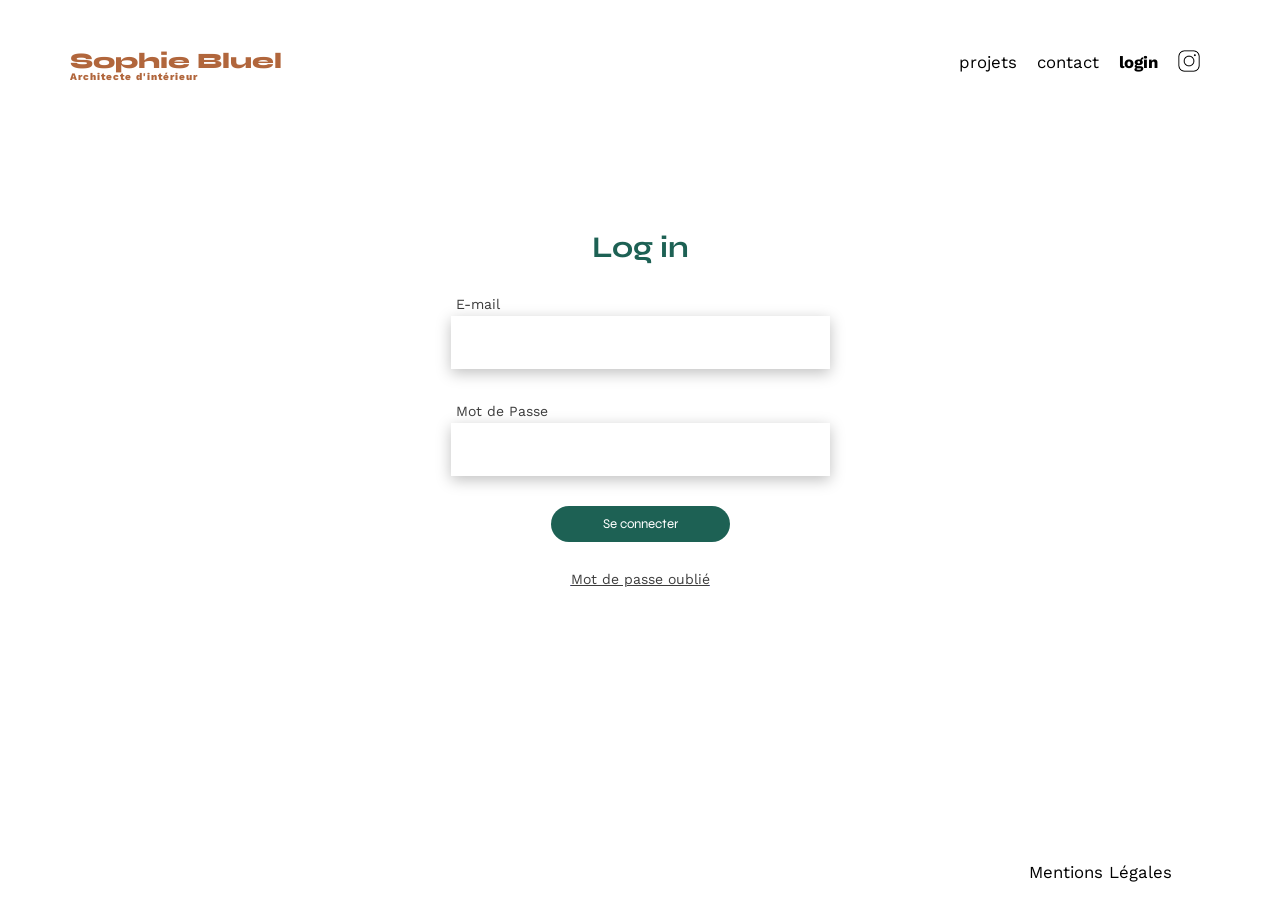
==== FrontEnd/login.html @ 4baf996d "Création de la page de connexion" ====
<!DOCTYPE html>
<html lang="fr">
<head>
	<meta charset="UTF-8">
	<title>Sophie Bluel - Architecte d'intérieur</title>
	<meta name="viewport" content="width=device-width, initial-scale=1.0">
	<link rel="preconnect" href="https://fonts.googleapis.com">
	<link rel="preconnect" href="https://fonts.gstatic.com" crossorigin>
	<link href="https://fonts.googleapis.com/css2?family=Syne:wght@700;800&family=Work+Sans&display=swap" rel="stylesheet">
	<meta name="description" content="">
	<link rel="stylesheet" href="./assets/style.css">
</head>
<body class="login-page">
<header>
	<h1>Sophie Bluel <span>Architecte d'intérieur</span></h1>
	<nav>
		<ul>
			<li>projets</li>
			<li>contact</li>
			<li id="login-li">login</li>
			<li><img src="./assets/icons/instagram.png" alt="Instagram"></li>
		</ul>
	</nav>
</header>

<main>
    <form>
        <h2>Log in</h2>
        <div class="form">
            <label for="email"><p>E-mail</p></label>
            <input id="email" type="email" class="form-textarea">
        </div>
        <div class="form">
            <label for="password"><p>Mot de Passe</p></label>
            <input class="password" type="password" class="form-textarea">
        </div>
        <button type="submit" class="form-button"><p>Se connecter</p></button>
        <a href="#"><p class="lien">Mot de passe oublié</p></a>
    </form>
</main>

<footer>
	<nav>
		<ul>
			<li>Mentions Légales</li>
		</ul>
	</nav>
</footer>
<script src="assets/js/index.js" defer></script>
</body>

</html>
---- FrontEnd/assets/style.css ----
/* http://meyerweb.com/eric/tools/css/reset/
   v2.0 | 20110126
   License: none (public domain)
*/

html, body, div, span, applet, object, iframe,
h1, h2, h3, h4, h5, h6, p, blockquote, pre,
a, abbr, acronym, address, big, cite, code,
del, dfn, em, img, ins, kbd, q, s, samp,
small, strike, strong, sub, sup, tt, var,
b, u, i, center,
dl, dt, dd, ol, ul, li,
fieldset, form, label, legend,
table, caption, tbody, tfoot, thead, tr, th, td,
article, aside, canvas, details, embed,
figure, figcaption, footer, header, hgroup,
menu, nav, output, ruby, section, summary,
time, mark, audio, video {
	margin: 0;
	padding: 0;
	border: 0;
	font-size: 100%;
	font: inherit;
	vertical-align: baseline;
}
/* HTML5 display-role reset for older browsers */
article, aside, details, figcaption, figure,
footer, header, hgroup, menu, nav, section {
	display: block;
}
body {
	line-height: 1;
}
ol, ul {
	list-style: none;
}
blockquote, q {
	quotes: none;
}
blockquote:before, blockquote:after,
q:before, q:after {
	content: '';
	content: none;
}
table {
	border-collapse: collapse;
	border-spacing: 0;
}
/** end reset css**/
body {
	max-width: 1140px;
	margin:auto;
	font-family: 'Work Sans' ;
	font-size: 14px;
}
header {
	display: flex;
	justify-content: space-between;
	margin: 50px 0
}
section {
	margin: 50px 0
}

h1{
	display: flex;
	flex-direction: column;
	font-family: 'Syne';
	font-size: 22px;
	font-weight: 800;
	color: #B1663C
}

h1 > span {
	font-family: 'Work Sans';
	font-size:10px;
	letter-spacing: 0.1em;
;
}

h2{
	font-family: 'Syne';
	font-weight: 700;
	font-size: 30px;
	color: #1D6154
}
nav ul {
	display: flex;
	align-items: center;
	list-style-type: none;

}
nav li {
	padding: 0 10px;
	font-size: 1.2em;
}

li:hover {
	color: #B1663C;
}

/*Mon code : PARTIE SE CONNECTER*/
form {
	display: flex;
	flex-direction: column;
	align-items: center;
	gap: 30px;
	margin: 100px 0 250px 0;
}

.form {
	display: flex;
	flex-direction: column;
	width:379px;
}
.form label {
	margin: 5px;
}
.form h2 {
	font-size: 30px;
	font-weight: bold;
}
.form input {
	height: 51px;
	border: 0px;
	box-shadow: 0px 4px 14px 0px rgba(0, 0, 0, 0.25);
}
.form p {
	color: #3D3D3D;
	font-family: "Work Sans";
	font-size:14px;
}
.lien {
	color: #3D3D3D;
	font-family: "Work Sans";
	font-size:14px;
	text-decoration: underline; 
  	text-decoration-color: #3D3D3D;
}
.form-button {
	font-family: "Syne";
	color:white;
	background-color:#1D6154;
	width:179px;
	height:36px;
	border-radius: 60px;
	border: 0px;
}
.form-button:hover {
	background-color:#0E2F28;
}



nav img {
	height:22px;
	width:22px;
}
.login-page {
	display:flex;
	flex-direction: column;
	height: 100%;
}

#login-li {
	font-weight:bold;
}
/*FIN DE MON CODE*/

#introduction {
	display: flex;
	align-items: center;
}
#introduction figure {
	flex: 1
}
#introduction img {
	display: block;
	margin: auto;
	width: 80%;
}

#introduction article {
	flex: 1
}
#introduction h2 {
	margin-bottom: 1em;
}

#introduction p {
	margin-bottom: 0.5em;
}
#portfolio h2 {
	text-align: center;
	margin-bottom: 1em;
}

/*Mon code : PARTIE FILTRER*/
.btn-filter-div{
	display:flex;
	justify-content: center;
	gap:5px;
	margin: 0 0 50px 0;
}

.btn-filter{
	display:flex;
	justify-content: center;
	align-items: center;
	background-color: white;
	height:37px;
	border:1px solid #1D6154;
	border-radius:60px;
	margin: 0;
	padding: 20px;
	color:#1D6154;
	font-size:16px;
	font-family: 'Syne', sans-serif;
	
}

.btn-filter:hover {
	background-color:#1D6154;
	color: white;

}
/*Fin de mon code*/


.gallery {
	width: 100%;
	display: grid;
	grid-template-columns: 1fr 1fr 1fr;
	grid-column-gap: 20px;
	grid-row-gap: 20px;
}

.gallery img {
	width: 100%;

}
#contact {
	width: 50%;
margin: auto;
}
#contact > * {
	text-align: center;

}
#contact h2{
	margin-bottom: 20px;
}
#contact form {
	text-align: left;
	margin-top:30px;
	display: flex;
	flex-direction: column;
}

#contact input {
	height: 50px;
	font-size: 1.2em;
	border: none;
	box-shadow: 0px 4px 14px rgba(0, 0, 0, 0.09);
}
#contact label {
	margin: 2em 0 1em 0;
}
#contact textarea {
	border: none;
	box-shadow: 0px 4px 14px rgba(0, 0, 0, 0.09);
}

input[type="submit"]{
	font-family: 'Syne';
	font-weight: 700;
	color: white;
	background-color: #1D6154;
	margin : 2em auto ;
	width: 180px;
	text-align: center;
	border-radius: 60px ;
}

footer nav ul {
	display: flex;
	justify-content: flex-end;
	margin: 2em
}
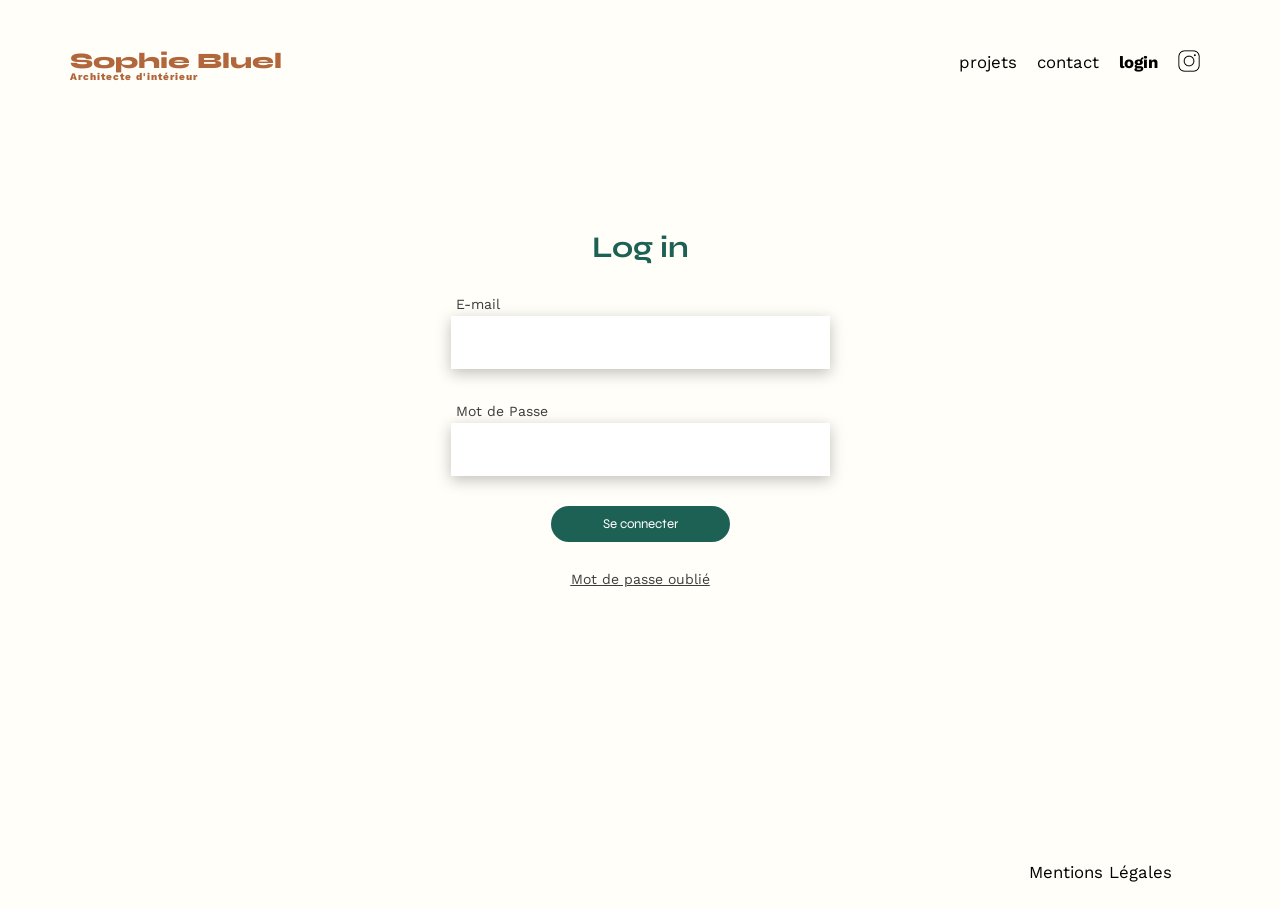
==== commit 05d7520f: "page de connexion fonctionnel" ====
--- a/FrontEnd/login.html
+++ b/FrontEnd/login.html
@@ -24,7 +24,7 @@
 </header>
 
 <main>
-    <form>
+    <form id="login-Form">
         <h2>Log in</h2>
         <div class="form">
             <label for="email"><p>E-mail</p></label>
@@ -32,7 +32,7 @@
         </div>
         <div class="form">
             <label for="password"><p>Mot de Passe</p></label>
-            <input class="password" type="password" class="form-textarea">
+            <input class="password" type="password" class="form-textarea" id="userPW">
         </div>
         <button type="submit" class="form-button"><p>Se connecter</p></button>
         <a href="#"><p class="lien">Mot de passe oublié</p></a>
@@ -46,7 +46,7 @@
 		</ul>
 	</nav>
 </footer>
-<script src="assets/js/index.js" defer></script>
+<script src="assets/js/login.js" defer></script>
 </body>
 
 </html>
--- a/FrontEnd/assets/style.css
+++ b/FrontEnd/assets/style.css
@@ -100,6 +100,18 @@
 }
 
 /*Mon code : PARTIE SE CONNECTER*/
+.login-page {
+	display:flex;
+	flex-direction: column;
+	height: 100%;
+	background-color: #FFFEF8;
+}
+
+nav img {
+	height:22px;
+	width:22px;
+}
+
 form {
 	display: flex;
 	flex-direction: column;
@@ -151,16 +163,14 @@
 }
 
 
-
-nav img {
-	height:22px;
-	width:22px;
-}
-.login-page {
-	display:flex;
-	flex-direction: column;
-	height: 100%;
-}
+li a, li a:visited{
+	text-decoration: none;
+	color: inherit; 
+}
+
+
+
+
 
 #login-li {
 	font-weight:bold;
